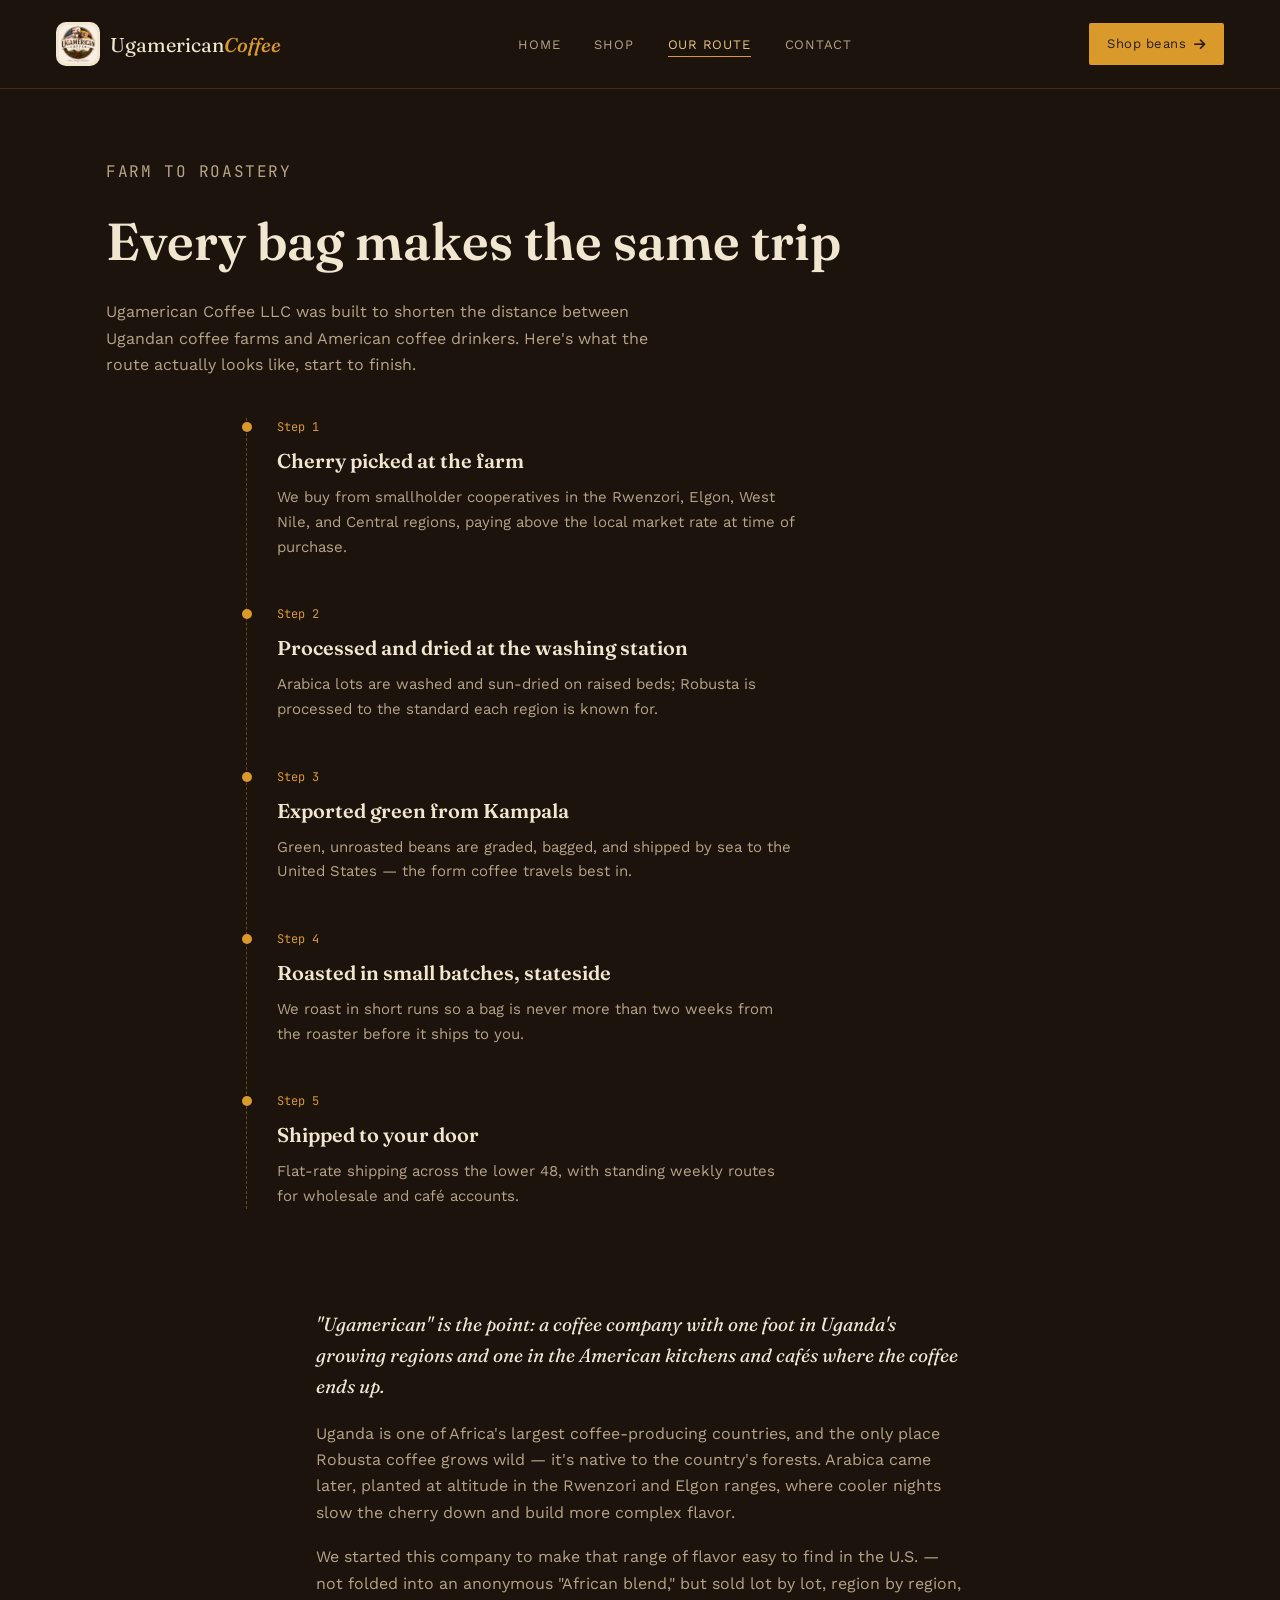
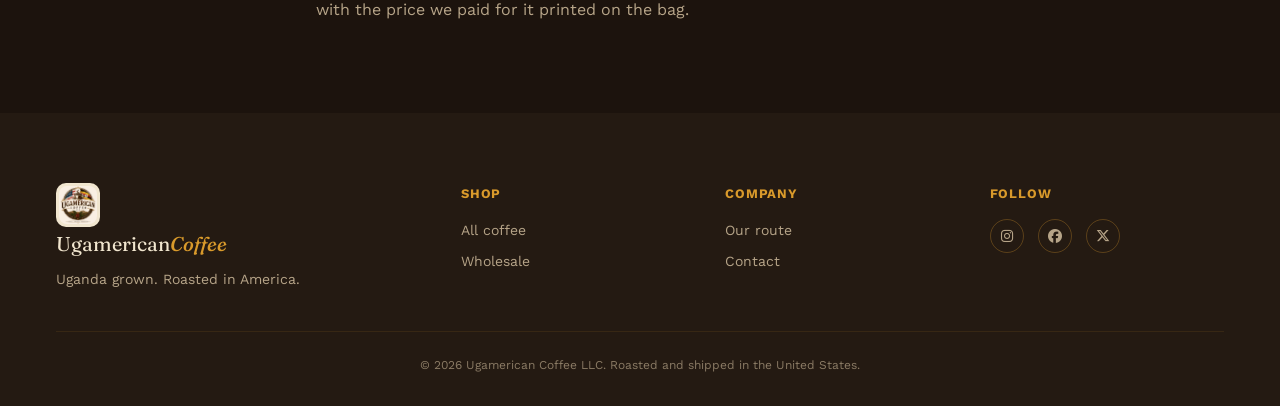
==== about.html @ b3eee84a "Add files via upload" ====
<!DOCTYPE HTML>
<html lang="en">
<head>
<meta charset="utf-8">
<meta name="viewport" content="width=device-width, initial-scale=1.0">
<title>Our Route — Ugamerican Coffee Co.</title>

<link rel="preconnect" href="https://fonts.googleapis.com">
<link rel="preconnect" href="https://fonts.gstatic.com" crossorigin>
<link href="https://fonts.googleapis.com/css2?family=Fraunces:ital,opsz,wght@0,9..144,400;0,9..144,600;1,9..144,500&family=Work+Sans:wght@300;400;500;600&family=JetBrains+Mono:wght@400;500&display=swap" rel="stylesheet">
<link rel="stylesheet" href="https://cdnjs.cloudflare.com/ajax/libs/font-awesome/6.7.2/css/all.min.css">
<link rel="icon" href="logo.jpeg">
<link rel="stylesheet" href="style.css">
</head>
<body>

<header>
    <nav class="navbar">
        <a href="index.html" class="brand">
            <span class="logo-chip">
                <img src="logo.jpeg" alt="Ugamerican Coffee LLC — rooted in Uganda, inspired by America">
            </span>
            <span class="brand-text">Ugamerican<em>Coffee</em></span>
        </a>
        <ul id="nav-links">
            <li><a href="index.html">Home</a></li>
            <li><a href="shop.html">Shop</a></li>
            <li><a href="about.html" class="active">Our Route</a></li>
            <li><a href="contact.html">Contact</a></li>
        </ul>
        <button class="hamburger" id="hamburger" aria-label="Toggle menu" aria-expanded="false" aria-controls="nav-links"><span></span><span></span><span></span></button>
        <a href="shop.html" class="nav-cta">Shop beans <i class="fa-solid fa-arrow-right"></i></a>
    </nav>
</header>

<section class="page-hero">
    <p class="eyebrow">Farm to roastery</p>
    <h1>Every bag makes the same trip</h1>
    <p>Ugamerican Coffee LLC was built to shorten the distance between
    Ugandan coffee farms and American coffee drinkers. Here's what the
    route actually looks like, start to finish.</p>
</section>

<div class="route-line">
    <div class="timeline">
        <div class="timeline-step">
            <span class="coord">Step 1</span>
            <h3>Cherry picked at the farm</h3>
            <p>We buy from smallholder cooperatives in the Rwenzori, Elgon,
            West Nile, and Central regions, paying above the local market
            rate at time of purchase.</p>
        </div>
        <div class="timeline-step">
            <span class="coord">Step 2</span>
            <h3>Processed and dried at the washing station</h3>
            <p>Arabica lots are washed and sun-dried on raised beds; Robusta
            is processed to the standard each region is known for.</p>
        </div>
        <div class="timeline-step">
            <span class="coord">Step 3</span>
            <h3>Exported green from Kampala</h3>
            <p>Green, unroasted beans are graded, bagged, and shipped by sea
            to the United States — the form coffee travels best in.</p>
        </div>
        <div class="timeline-step">
            <span class="coord">Step 4</span>
            <h3>Roasted in small batches, stateside</h3>
            <p>We roast in short runs so a bag is never more than two weeks
            from the roaster before it ships to you.</p>
        </div>
        <div class="timeline-step">
            <span class="coord">Step 5</span>
            <h3>Shipped to your door</h3>
            <p>Flat-rate shipping across the lower 48, with standing weekly
            routes for wholesale and café accounts.</p>
        </div>
    </div>
</div>

<div class="about-block">
    <p>"Ugamerican" is the point: a coffee company with one foot in Uganda's
    growing regions and one in the American kitchens and cafés where the
    coffee ends up.</p>
    <p>Uganda is one of Africa's largest coffee-producing countries, and the
    only place Robusta coffee grows wild — it's native to the country's
    forests. Arabica came later, planted at altitude in the Rwenzori and
    Elgon ranges, where cooler nights slow the cherry down and build more
    complex flavor.</p>
    <p>We started this company to make that range of flavor easy to find in
    the U.S. — not folded into an anonymous "African blend," but sold lot
    by lot, region by region, with the price we paid for it printed on
    the bag.</p>
</div>

<footer>
    <div class="foot-grid">
        <div>
            <span class="logo-chip"><img src="logo.jpeg" alt="Ugamerican Coffee LLC logo"></span>
            <span class="brand-text">Ugamerican<em>Coffee</em></span>
            <p>Uganda grown. Roasted in America.</p>
        </div>
        <div>
            <h4>Shop</h4>
            <a href="shop.html">All coffee</a>
            <a href="contact.html">Wholesale</a>
        </div>
        <div>
            <h4>Company</h4>
            <a href="about.html">Our route</a>
            <a href="contact.html">Contact</a>
        </div>
        <div>
            <h4>Follow</h4>
            <div class="socials">
                <a href="#" aria-label="Instagram"><i class="fab fa-instagram"></i></a>
                <a href="#" aria-label="Facebook"><i class="fab fa-facebook"></i></a>
                <a href="#" aria-label="X"><i class="fab fa-x-twitter"></i></a>
            </div>
        </div>
    </div>
    <p class="copy">© 2026 Ugamerican Coffee LLC. Roasted and shipped in the United States.</p>
</footer>

<script src="script.js"></script>
</body>
</html>
---- style.css ----
/* ===== Tokens ===== */
:root {
    --roast: #1c130d;
    --roast-2: #241a12;
    --panel: #f1e6cf;
    --ink: #2a1c12;
    --ochre: #d99a2b;
    --ochre-soft: #e9c47f;
    --clay: #b6461f;
    --leaf: #435c3f;
    --cream: #efe6d3;
    --dim: #b6a488;

    --font-display: 'Fraunces', serif;
    --font-body: 'Work Sans', sans-serif;
    --font-mono: 'JetBrains Mono', monospace;
}

* { box-sizing: border-box; margin: 0; padding: 0; }
html { scroll-behavior: smooth; }

body {
    background: var(--roast);
    color: var(--cream);
    font-family: var(--font-body);
    line-height: 1.65;
}

h1, h2, h3 { font-family: var(--font-display); font-weight: 600; color: var(--panel); }
a { color: inherit; text-decoration: none; }
img { max-width: 100%; display: block; }

/* ===== Navbar ===== */
.navbar {
    display: flex;
    align-items: center;
    justify-content: space-between;
    padding: 22px 56px;
    border-bottom: 1px solid rgba(217,154,43,0.2);
}

.brand { display: flex; align-items: center; gap: 10px; color: var(--ochre); }
.logo-chip {
    background: var(--panel);
    border-radius: 10px;
    padding: 3px;
    display: flex;
    align-items: center;
    overflow: hidden;
    width: 44px;
    height: 44px;
}
.logo-chip img { height: 100%; width: 100%; object-fit: cover; object-position: center; display: block; border-radius: 8px; }
.brand-text { font-family: var(--font-display); font-size: 20px; color: var(--panel); }
.brand-text em { font-style: italic; color: var(--ochre); font-weight: 500; }

/* ===== Packaging showcase ===== */
.packaging {
    display: grid;
    grid-template-columns: 0.8fr 1.2fr;
    gap: 50px;
    align-items: center;
    max-width: 1180px;
    margin: 0 auto;
    padding: 90px 56px;
}

.packaging-image {
    background: var(--roast-2);
    border: 1px solid rgba(217,154,43,0.2);
    border-radius: 6px;
    padding: 24px;
    display: flex;
    justify-content: center;
}

.packaging-image img { max-height: 480px; width: auto; border-radius: 4px; }

.packaging-copy h2 { font-size: 30px; margin-bottom: 16px; }
.packaging-copy p { color: var(--dim); font-size: 16px; margin-bottom: 16px; max-width: 460px; }
.packaging-copy ul { list-style: none; margin-top: 22px; }
.packaging-copy li { display: flex; gap: 10px; align-items: flex-start; color: var(--dim); font-size: 14px; margin-bottom: 12px; }
.packaging-copy li i { color: var(--ochre); margin-top: 3px; }

@media (max-width: 900px) {
    .packaging { grid-template-columns: 1fr; padding: 60px 24px; }
}

.navbar ul { display: flex; gap: 34px; list-style: none; }
.navbar ul a {
    font-size: 13px;
    letter-spacing: 0.06em;
    text-transform: uppercase;
    color: var(--dim);
    padding-bottom: 4px;
    border-bottom: 1px solid transparent;
    transition: color 0.2s, border-color 0.2s;
}
.navbar ul a:hover, .navbar ul a.active { color: var(--ochre-soft); border-color: var(--ochre); }

.nav-cta {
    font-size: 13px;
    letter-spacing: 0.04em;
    color: var(--ink);
    background: var(--ochre);
    padding: 10px 18px;
    border-radius: 2px;
    display: inline-flex;
    align-items: center;
    gap: 8px;
    transition: background 0.2s, transform 0.2s;
}
.nav-cta:hover { background: var(--ochre-soft); transform: translateY(-1px); }

.hamburger {
    display: none;
    flex-direction: column;
    justify-content: center;
    gap: 5px;
    width: 38px;
    height: 38px;
    background: none;
    border: 1px solid rgba(217,154,43,0.35);
    border-radius: 4px;
    cursor: pointer;
    padding: 0;
}
.hamburger span {
    display: block;
    width: 18px;
    height: 2px;
    margin: 0 auto;
    background: var(--ochre-soft);
    transition: transform 0.25s ease, opacity 0.2s ease;
}
.hamburger[aria-expanded="true"] span:nth-child(1) { transform: translateY(7px) rotate(45deg); }
.hamburger[aria-expanded="true"] span:nth-child(2) { opacity: 0; }
.hamburger[aria-expanded="true"] span:nth-child(3) { transform: translateY(-7px) rotate(-45deg); }

/* ===== Hero ===== */
.hero {
    display: grid;
    grid-template-columns: 1.1fr 1fr;
    align-items: center;
    gap: 40px;
    padding: 80px 56px 100px;
    max-width: 1280px;
    margin: 0 auto;
}

.eyebrow {
    font-family: var(--font-mono);
    font-size: 12px;
    letter-spacing: 0.1em;
    text-transform: uppercase;
    color: var(--ochre);
    margin-bottom: 20px;
}

.hero h1 {
    font-size: clamp(46px, 6vw, 72px);
    line-height: 1.02;
    margin-bottom: 22px;
}

.hero .lede { color: var(--dim); font-size: 17px; max-width: 440px; margin-bottom: 34px; }

.hero-actions { display: flex; gap: 16px; flex-wrap: wrap; }

.btn-solid, .btn-line {
    padding: 14px 28px;
    font-size: 13px;
    letter-spacing: 0.05em;
    text-transform: uppercase;
    border-radius: 2px;
    transition: transform 0.2s, background 0.2s;
}

.btn-solid { background: var(--clay); color: var(--panel); }
.btn-solid:hover { background: #cc521f; transform: translateY(-2px); }

.btn-line { border: 1px solid var(--ochre); color: var(--ochre-soft); }
.btn-line:hover { background: rgba(217,154,43,0.1); transform: translateY(-2px); }

.hero-route {
    background: var(--roast-2);
    border: 1px solid rgba(217,154,43,0.2);
    border-radius: 4px;
    aspect-ratio: 520 / 420;
}

#route-path { animation: dash 3.5s linear infinite; }
@keyframes dash { to { stroke-dashoffset: -140; } }

/* ===== Origins ===== */
.origins { padding: 100px 56px; background: var(--roast-2); }

.origins-head { max-width: 640px; margin: 0 auto 50px; text-align: center; }
.origins-head h2 { font-size: 32px; margin-bottom: 16px; }
.origins-head p { color: var(--dim); font-size: 16px; }

.origin-grid {
    display: grid;
    grid-template-columns: repeat(4, 1fr);
    gap: 20px;
    max-width: 1180px;
    margin: 0 auto;
}

.origin-card {
    background: var(--roast);
    border: 1px solid rgba(217,154,43,0.18);
    border-radius: 4px;
    padding: 30px 24px;
}

.tag {
    display: inline-block;
    font-family: var(--font-mono);
    font-size: 11px;
    letter-spacing: 0.06em;
    text-transform: uppercase;
    color: var(--leaf);
    background: rgba(67,92,63,0.25);
    padding: 4px 10px;
    border-radius: 20px;
    margin-bottom: 14px;
}

.origin-card h3 { font-size: 19px; margin-bottom: 10px; }
.origin-card p { color: var(--dim); font-size: 14px; }

/* ===== Featured products ===== */
.featured { padding: 100px 56px; max-width: 1180px; margin: 0 auto; }

.featured-head {
    display: flex;
    align-items: baseline;
    justify-content: space-between;
    margin-bottom: 40px;
}

.featured-head h2 { font-size: 30px; }

.see-all { font-size: 13px; color: var(--ochre-soft); display: inline-flex; gap: 8px; align-items: center; }

.product-row { display: grid; grid-template-columns: repeat(3, 1fr); gap: 24px; }

.product-card {
    background: var(--roast-2);
    border: 1px solid rgba(217,154,43,0.18);
    border-radius: 4px;
    padding: 26px;
    transition: transform 0.25s, border-color 0.25s;
}

.product-card:hover { transform: translateY(-5px); border-color: var(--ochre); }

.bag {
    width: 52px;
    height: 52px;
    border-radius: 50%;
    display: flex;
    align-items: center;
    justify-content: center;
    font-size: 18px;
    color: var(--ink);
    margin-bottom: 18px;
}

.bag[data-tone="clay"] { background: var(--clay); }
.bag[data-tone="ochre"] { background: var(--ochre); }
.bag[data-tone="leaf"] { background: var(--leaf); color: var(--panel); }

.product-card h3 { font-size: 20px; margin: 10px 0 6px; }
.product-card .notes { color: var(--dim); font-size: 14px; margin-bottom: 20px; }

.price-row { display: flex; align-items: center; justify-content: space-between; font-family: var(--font-mono); font-size: 14px; }

.add {
    border: 1px solid var(--ochre);
    color: var(--ochre-soft);
    padding: 6px 14px;
    border-radius: 20px;
    font-family: var(--font-body);
    font-size: 12px;
    text-transform: uppercase;
    letter-spacing: 0.05em;
    transition: background 0.2s;
}
.add:hover { background: rgba(217,154,43,0.15); }

/* ===== Why ===== */
.why {
    display: grid;
    grid-template-columns: repeat(3, 1fr);
    gap: 1px;
    background: rgba(217,154,43,0.18);
    border-top: 1px solid rgba(217,154,43,0.18);
    border-bottom: 1px solid rgba(217,154,43,0.18);
}

.why-item { background: var(--roast); padding: 50px 44px; }

.why-item .num {
    display: block;
    font-family: var(--font-display);
    font-style: italic;
    font-size: 22px;
    color: var(--ochre);
    margin-bottom: 14px;
}

.why-item p { color: var(--dim); font-size: 15px; }

/* ===== Newsletter ===== */
.newsletter {
    display: flex;
    align-items: center;
    justify-content: space-between;
    gap: 30px;
    flex-wrap: wrap;
    padding: 80px 56px;
    max-width: 1180px;
    margin: 0 auto;
}

.newsletter h2 { font-size: 28px; margin-bottom: 8px; }
.newsletter p { color: var(--dim); }

.newsletter form { display: flex; gap: 10px; }

.newsletter input {
    background: var(--roast-2);
    border: 1px solid rgba(217,154,43,0.3);
    color: var(--cream);
    padding: 13px 16px;
    border-radius: 2px;
    font-family: var(--font-body);
    min-width: 260px;
}

.newsletter button {
    background: var(--ochre);
    color: var(--ink);
    border: none;
    padding: 13px 22px;
    border-radius: 2px;
    font-size: 13px;
    text-transform: uppercase;
    letter-spacing: 0.05em;
    cursor: pointer;
    transition: background 0.2s;
}
.newsletter button:hover { background: var(--ochre-soft); }

/* ===== Footer ===== */
footer { background: var(--roast-2); padding: 70px 56px 30px; }

.foot-grid {
    display: grid;
    grid-template-columns: 1.6fr 1fr 1fr 1fr;
    gap: 30px;
    max-width: 1180px;
    margin: 0 auto 40px;
}

.foot-grid p { color: var(--dim); font-size: 14px; margin-top: 8px; }
.foot-grid h4 { font-family: var(--font-body); font-size: 13px; text-transform: uppercase; letter-spacing: 0.06em; color: var(--ochre); margin-bottom: 14px; }
.foot-grid a { display: block; color: var(--dim); font-size: 14px; margin-bottom: 8px; }
.foot-grid a:hover { color: var(--ochre-soft); }

.socials { display: flex; gap: 14px; }
.socials a {
    width: 34px; height: 34px;
    border: 1px solid rgba(217,154,43,0.3);
    border-radius: 50%;
    display: flex; align-items: center; justify-content: center;
}

.copy { text-align: center; color: var(--dim); font-size: 12px; opacity: 0.7; max-width: 1180px; margin: 0 auto; border-top: 1px solid rgba(217,154,43,0.15); padding-top: 24px; }

/* ===== Shared page header (shop/about/contact) ===== */
.page-hero { padding: 70px 56px 40px; max-width: 1180px; margin: 0 auto; }
.page-hero .eyebrow { margin-bottom: 14px; }
.page-hero h1 { font-size: clamp(36px, 5vw, 52px); margin-bottom: 14px; }
.page-hero p { color: var(--dim); max-width: 560px; font-size: 16px; }

/* ===== Shop grid ===== */
.shop-grid {
    display: grid;
    grid-template-columns: repeat(3, 1fr);
    gap: 24px;
    max-width: 1180px;
    margin: 20px auto 100px;
    padding: 0 56px;
}

.shop-filters {
    display: flex;
    gap: 12px;
    padding: 0 56px;
    max-width: 1180px;
    margin: 0 auto 30px;
}

.shop-filters button {
    background: none;
    border: 1px solid rgba(217,154,43,0.3);
    color: var(--dim);
    padding: 8px 18px;
    border-radius: 20px;
    font-family: var(--font-body);
    font-size: 13px;
    cursor: pointer;
    transition: background 0.2s, color 0.2s;
}
.shop-filters button.active, .shop-filters button:hover { background: var(--ochre); color: var(--ink); border-color: var(--ochre); }

/* ===== About page ===== */
.route-line {
    max-width: 900px;
    margin: 0 auto 100px;
    padding: 0 56px;
}

.timeline { position: relative; padding-left: 30px; border-left: 1px dashed rgba(217,154,43,0.4); }

.timeline-step { position: relative; padding-bottom: 46px; }
.timeline-step:last-child { padding-bottom: 0; }

.timeline-step::before {
    content: '';
    position: absolute;
    left: -35px;
    top: 4px;
    width: 10px; height: 10px;
    border-radius: 50%;
    background: var(--ochre);
}

.timeline-step .coord { font-family: var(--font-mono); font-size: 12px; color: var(--ochre); margin-bottom: 6px; display: block; }
.timeline-step h3 { font-size: 20px; margin-bottom: 8px; }
.timeline-step p { color: var(--dim); font-size: 15px; max-width: 520px; }

.about-block { max-width: 760px; margin: 0 auto 90px; padding: 0 56px; }
.about-block p { color: var(--dim); font-size: 16px; margin-bottom: 18px; }
.about-block p:first-of-type { color: var(--cream); font-size: 19px; font-family: var(--font-display); font-style: italic; }

/* ===== Contact page ===== */
.contact-wrap {
    display: grid;
    grid-template-columns: 1fr 1fr;
    gap: 50px;
    max-width: 1000px;
    margin: 0 auto 100px;
    padding: 0 56px;
}

.contact-form { display: flex; flex-direction: column; gap: 16px; }

.contact-form label { font-size: 13px; text-transform: uppercase; letter-spacing: 0.05em; color: var(--ochre); margin-bottom: 6px; display: block; }

.contact-form input, .contact-form select, .contact-form textarea {
    width: 100%;
    background: var(--roast-2);
    border: 1px solid rgba(217,154,43,0.3);
    color: var(--cream);
    padding: 12px 14px;
    border-radius: 2px;
    font-family: var(--font-body);
    font-size: 14px;
}

.contact-form textarea { min-height: 120px; resize: vertical; }

.contact-form button {
    align-self: flex-start;
    background: var(--clay);
    color: var(--panel);
    border: none;
    padding: 14px 30px;
    border-radius: 2px;
    text-transform: uppercase;
    letter-spacing: 0.05em;
    font-size: 13px;
    cursor: pointer;
    transition: background 0.2s;
}
.contact-form button:hover { background: #cc521f; }

.contact-info h3 { font-size: 20px; margin-bottom: 14px; }
.contact-info p { color: var(--dim); font-size: 15px; margin-bottom: 22px; }
.contact-info .row { display: flex; gap: 12px; align-items: flex-start; margin-bottom: 18px; color: var(--dim); font-size: 14px; }
.contact-info .row i { color: var(--ochre); width: 18px; margin-top: 3px; }

/* ===== Responsive ===== */
.navbar { position: relative; }

@media (max-width: 900px) {
    .navbar { padding: 18px 24px; flex-wrap: wrap; }
    .navbar ul {
        display: none;
        flex-direction: column;
        gap: 0;
        position: absolute;
        top: 100%;
        left: 0;
        right: 0;
        background: var(--roast-2);
        border-bottom: 1px solid rgba(217,154,43,0.25);
        padding: 8px 24px 16px;
        z-index: 20;
    }
    .navbar ul.open { display: flex; }
    .navbar ul li { width: 100%; }
    .navbar ul a { display: block; padding: 14px 0; border-bottom: 1px solid rgba(217,154,43,0.1); border-bottom-width: 1px !important; }
    .navbar ul a.active, .navbar ul a:hover { border-color: rgba(217,154,43,0.1); }
    .hamburger { display: flex; }
    .nav-cta { display: none; }
    .hero { grid-template-columns: 1fr; padding: 50px 24px 70px; }
    .origins, .featured, .newsletter, .why-item, footer { padding-left: 24px; padding-right: 24px; }
    .origin-grid, .product-row, .shop-grid, .why { grid-template-columns: 1fr; }
    .foot-grid { grid-template-columns: 1fr 1fr; }
    .contact-wrap { grid-template-columns: 1fr; padding: 0 24px; }
    .shop-grid, .shop-filters { padding: 0 24px; }
    .newsletter { padding: 60px 24px; }
}

@media (prefers-reduced-motion: reduce) {
    #route-path { animation: none; }
    * { transition: none !important; }
}
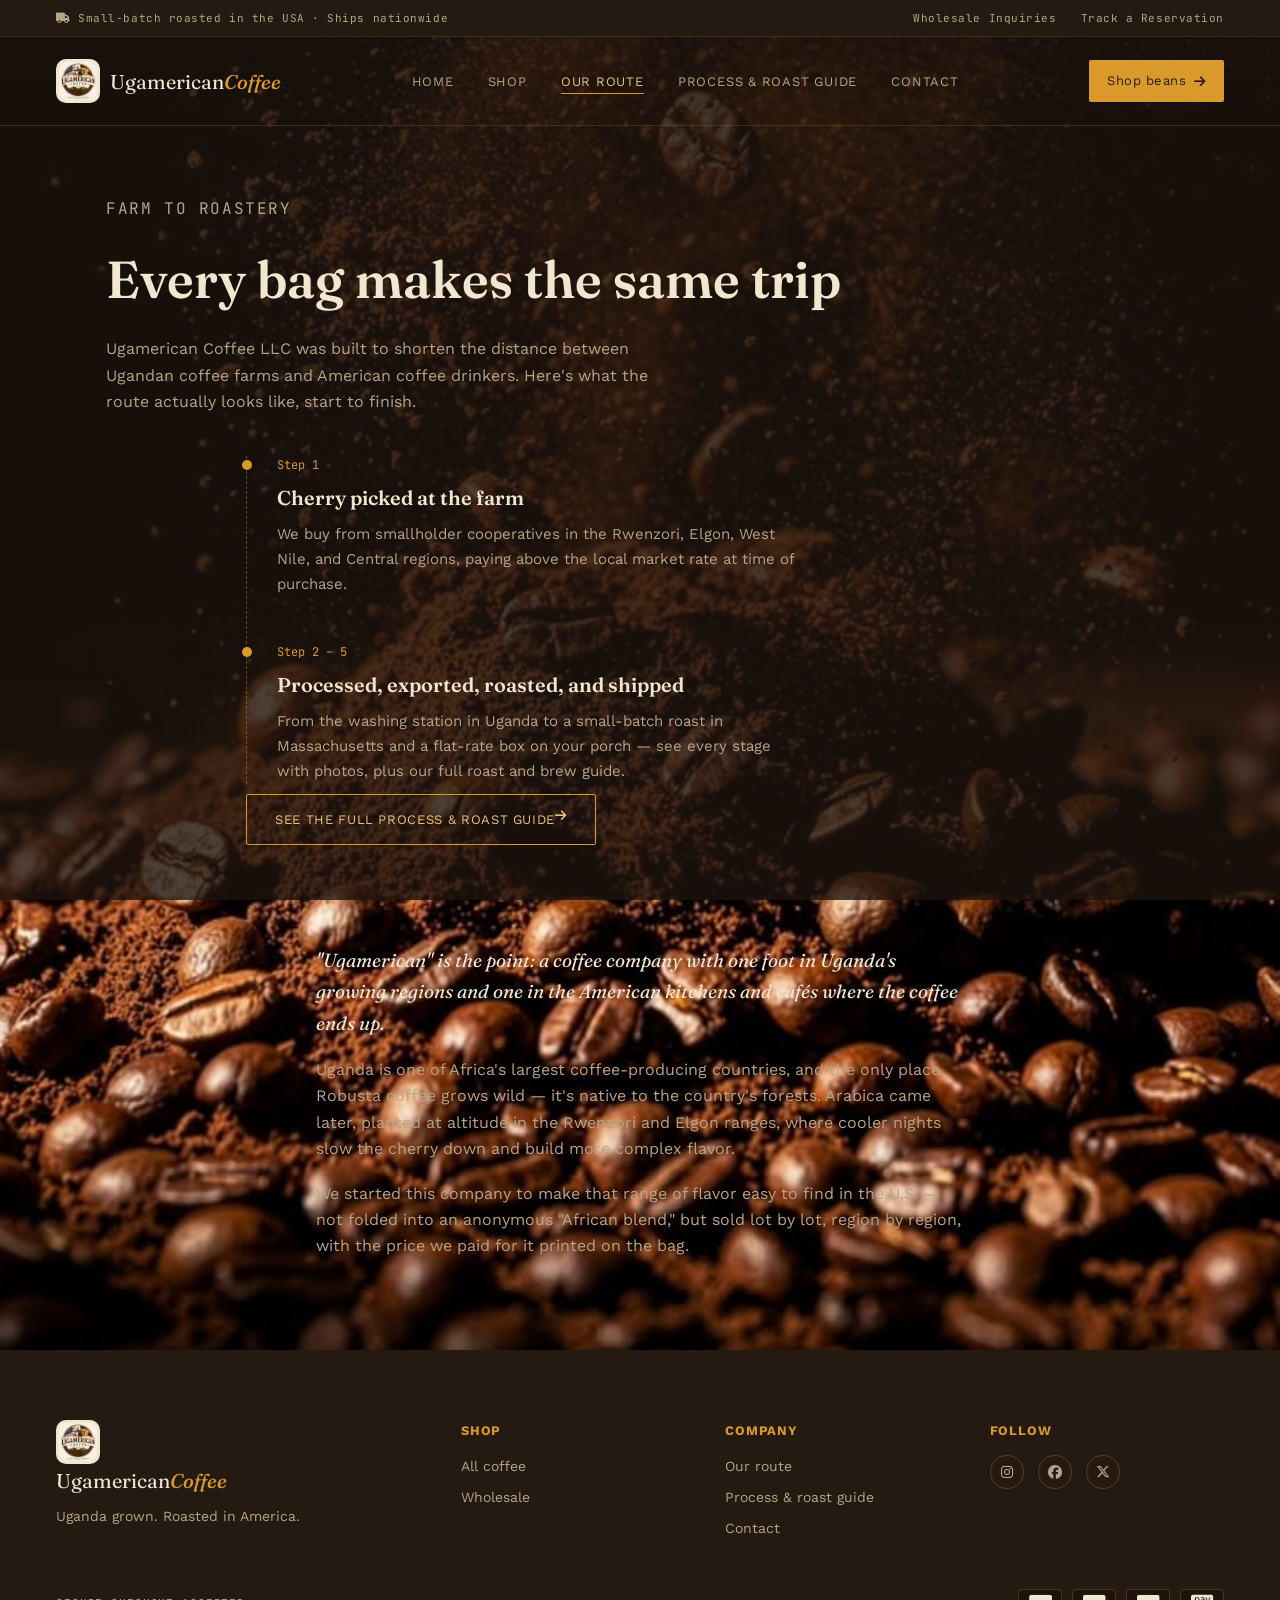
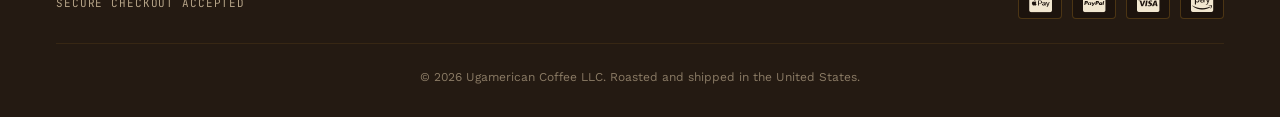
==== commit 8c93a33a: "Add files via upload" ====
--- a/about.html
+++ b/about.html
@@ -9,16 +9,23 @@
 <link rel="preconnect" href="https://fonts.gstatic.com" crossorigin>
 <link href="https://fonts.googleapis.com/css2?family=Fraunces:ital,opsz,wght@0,9..144,400;0,9..144,600;1,9..144,500&family=Work+Sans:wght@300;400;500;600&family=JetBrains+Mono:wght@400;500&display=swap" rel="stylesheet">
 <link rel="stylesheet" href="https://cdnjs.cloudflare.com/ajax/libs/font-awesome/6.7.2/css/all.min.css">
-<link rel="icon" href="logo.jpeg">
+<link rel="icon" href="Image/logo.jpeg">
 <link rel="stylesheet" href="style.css">
 </head>
 <body>
 
 <header>
+    <div class="topbar">
+        <span><i class="fa-solid fa-truck"></i> Small-batch roasted in the USA · Ships nationwide</span>
+        <div class="topbar-links">
+            <a href="contact.html">Wholesale Inquiries</a>
+            <a href="index.html#notify">Track a Reservation</a>
+        </div>
+    </div>
     <nav class="navbar">
         <a href="index.html" class="brand">
             <span class="logo-chip">
-                <img src="logo.jpeg" alt="Ugamerican Coffee LLC — rooted in Uganda, inspired by America">
+                <img src="Image/logo.jpeg" alt="Ugamerican Coffee LLC — rooted in Uganda, inspired by America">
             </span>
             <span class="brand-text">Ugamerican<em>Coffee</em></span>
         </a>
@@ -26,6 +33,7 @@
             <li><a href="index.html">Home</a></li>
             <li><a href="shop.html">Shop</a></li>
             <li><a href="about.html" class="active">Our Route</a></li>
+            <li><a href="process.html">Process &amp; Roast Guide</a></li>
             <li><a href="contact.html">Contact</a></li>
         </ul>
         <button class="hamburger" id="hamburger" aria-label="Toggle menu" aria-expanded="false" aria-controls="nav-links"><span></span><span></span><span></span></button>
@@ -51,30 +59,14 @@
             rate at time of purchase.</p>
         </div>
         <div class="timeline-step">
-            <span class="coord">Step 2</span>
-            <h3>Processed and dried at the washing station</h3>
-            <p>Arabica lots are washed and sun-dried on raised beds; Robusta
-            is processed to the standard each region is known for.</p>
-        </div>
-        <div class="timeline-step">
-            <span class="coord">Step 3</span>
-            <h3>Exported green from Kampala</h3>
-            <p>Green, unroasted beans are graded, bagged, and shipped by sea
-            to the United States — the form coffee travels best in.</p>
-        </div>
-        <div class="timeline-step">
-            <span class="coord">Step 4</span>
-            <h3>Roasted in small batches, stateside</h3>
-            <p>We roast in short runs so a bag is never more than two weeks
-            from the roaster before it ships to you.</p>
-        </div>
-        <div class="timeline-step">
-            <span class="coord">Step 5</span>
-            <h3>Shipped to your door</h3>
-            <p>Flat-rate shipping across the lower 48, with standing weekly
-            routes for wholesale and café accounts.</p>
+            <span class="coord">Step 2 – 5</span>
+            <h3>Processed, exported, roasted, and shipped</h3>
+            <p>From the washing station in Uganda to a small-batch roast in
+            Massachusetts and a flat-rate box on your porch — see every
+            stage with photos, plus our full roast and brew guide.</p>
         </div>
     </div>
+    <a href="process.html" class="btn-line" style="display:inline-flex;margin-top:10px;">See the full process &amp; roast guide <i class="fa-solid fa-arrow-right"></i></a>
 </div>
 
 <div class="about-block">
@@ -95,7 +87,7 @@
 <footer>
     <div class="foot-grid">
         <div>
-            <span class="logo-chip"><img src="logo.jpeg" alt="Ugamerican Coffee LLC logo"></span>
+            <span class="logo-chip"><img src="Image/logo.jpeg" alt="Ugamerican Coffee LLC logo"></span>
             <span class="brand-text">Ugamerican<em>Coffee</em></span>
             <p>Uganda grown. Roasted in America.</p>
         </div>
@@ -107,6 +99,7 @@
         <div>
             <h4>Company</h4>
             <a href="about.html">Our route</a>
+            <a href="process.html">Process &amp; roast guide</a>
             <a href="contact.html">Contact</a>
         </div>
         <div>
@@ -118,6 +111,15 @@
             </div>
         </div>
     </div>
+    <div class="payments">
+        <span class="payments-label">Secure checkout accepted</span>
+        <div class="payment-icons">
+            <i class="fa-brands fa-cc-apple-pay" title="Apple Pay" aria-label="Apple Pay"></i>
+            <i class="fa-brands fa-cc-paypal" title="PayPal" aria-label="PayPal"></i>
+            <i class="fa-brands fa-cc-visa" title="Visa" aria-label="Visa"></i>
+            <i class="fa-brands fa-cc-amazon-pay" title="Amazon Pay" aria-label="Amazon Pay"></i>
+        </div>
+    </div>
     <p class="copy">© 2026 Ugamerican Coffee LLC. Roasted and shipped in the United States.</p>
 </footer>
 
--- a/style.css
+++ b/style.css
@@ -20,10 +20,21 @@
 html { scroll-behavior: smooth; }
 
 body {
-    background: var(--roast);
+    background-color: var(--roast);
+    background-image:
+        linear-gradient(180deg, rgba(28,19,13,0.82), rgba(28,19,13,0.78)),
+        url("Image/BACKGROUND.jpeg");
+    background-size: cover;
+    background-position: center;
+    background-repeat: no-repeat;
+    background-attachment: fixed;
     color: var(--cream);
     font-family: var(--font-body);
     line-height: 1.65;
+}
+
+@media (max-width: 900px) {
+    body { background-attachment: scroll; }
 }
 
 h1, h2, h3 { font-family: var(--font-display); font-weight: 600; color: var(--panel); }
@@ -497,7 +508,8 @@
 /* ===== Responsive ===== */
 .navbar { position: relative; }
 
-@media (max-width: 900px) {
+/* Nav collapses to the hamburger on tablets, laptops, and phones alike */
+@media (max-width: 1080px) {
     .navbar { padding: 18px 24px; flex-wrap: wrap; }
     .navbar ul {
         display: none;
@@ -518,6 +530,9 @@
     .navbar ul a.active, .navbar ul a:hover { border-color: rgba(217,154,43,0.1); }
     .hamburger { display: flex; }
     .nav-cta { display: none; }
+}
+
+@media (max-width: 900px) {
     .hero { grid-template-columns: 1fr; padding: 50px 24px 70px; }
     .origins, .featured, .newsletter, .why-item, footer { padding-left: 24px; padding-right: 24px; }
     .origin-grid, .product-row, .shop-grid, .why { grid-template-columns: 1fr; }
@@ -527,7 +542,384 @@
     .newsletter { padding: 60px 24px; }
 }
 
+/* ===== Locations (maps) ===== */
+.locations { padding: 100px 56px; max-width: 1180px; margin: 0 auto; }
+
+.locations-head { max-width: 640px; margin: 0 auto 50px; text-align: center; }
+.locations-head h2 { font-size: 32px; margin-bottom: 16px; }
+.locations-head p { color: var(--dim); font-size: 16px; }
+
+.locations-grid {
+    display: grid;
+    grid-template-columns: repeat(2, 1fr);
+    gap: 24px;
+    max-width: 1180px;
+    margin: 0 auto;
+}
+
+.location-card {
+    background: var(--roast-2);
+    border: 1px solid rgba(217,154,43,0.18);
+    border-radius: 4px;
+    padding: 26px;
+}
+
+.location-card h3 { font-size: 20px; margin: 10px 0 6px; }
+.location-card .addr { font-family: var(--font-mono); font-size: 13px; color: var(--dim); margin-bottom: 18px; }
+
+.map-frame {
+    border-radius: 4px;
+    overflow: hidden;
+    border: 1px solid rgba(217,154,43,0.25);
+    aspect-ratio: 4 / 3;
+}
+.map-frame iframe {
+    width: 100%;
+    height: 100%;
+    border: 0;
+    /* re-tints the light Google Maps embed to sit inside the dark roast palette */
+    filter: invert(92%) hue-rotate(180deg) brightness(0.95) contrast(0.9);
+}
+
+/* ===== Gallery (shop page) ===== */
+.gallery {
+    position: relative;
+    padding: 100px 56px;
+}
+
+.gallery-head, .gallery-grid { max-width: 1180px; margin-left: auto; margin-right: auto; }
+.gallery-head { margin-bottom: 40px; }
+.gallery-head h2 { font-size: 30px; }
+
+.gallery-grid {
+    display: grid;
+    grid-template-columns: repeat(3, 1fr);
+    gap: 16px;
+}
+
+.gallery-item {
+    background: var(--roast-2);
+    border: 1px solid rgba(217,154,43,0.18);
+    border-radius: 4px;
+    overflow: hidden;
+    aspect-ratio: 1 / 1;
+}
+.gallery-item img {
+    width: 100%;
+    height: 100%;
+    object-fit: cover;
+    filter: brightness(0.78) contrast(1.03);
+    transition: transform 0.3s ease, filter 0.3s ease;
+}
+.gallery-item:hover img { transform: scale(1.05); filter: brightness(0.92) contrast(1.03); }
+
+/* ===== Payment methods (footer) ===== */
+.payments {
+    display: flex;
+    align-items: center;
+    justify-content: space-between;
+    flex-wrap: wrap;
+    gap: 16px;
+    max-width: 1180px;
+    margin: 0 auto 24px;
+}
+
+.payments-label {
+    font-family: var(--font-mono);
+    font-size: 11px;
+    letter-spacing: 0.08em;
+    text-transform: uppercase;
+    color: var(--dim);
+}
+
+.payment-icons { display: flex; gap: 10px; }
+.payment-icons i {
+    width: 44px;
+    height: 30px;
+    display: flex;
+    align-items: center;
+    justify-content: center;
+    font-size: 20px;
+    color: var(--panel);
+    background: var(--roast);
+    border: 1px solid rgba(217,154,43,0.25);
+    border-radius: 4px;
+    transition: color 0.2s, border-color 0.2s;
+}
+.payment-icons i:hover { color: var(--ochre); border-color: var(--ochre); }
+
+@media (max-width: 900px) {
+    .locations { padding: 60px 24px; }
+    .locations-grid { grid-template-columns: 1fr; }
+    .gallery { padding: 60px 24px; }
+    .gallery-grid { grid-template-columns: repeat(2, 1fr); }
+    .payments { justify-content: flex-start; }
+}
+
+@media (max-width: 480px) {
+    .gallery-grid { grid-template-columns: 1fr; }
+}
+
 @media (prefers-reduced-motion: reduce) {
     #route-path { animation: none; }
     * { transition: none !important; }
 }
+
+/* ===== Top utility bar ===== */
+.topbar {
+    display: flex;
+    align-items: center;
+    justify-content: space-between;
+    padding: 9px 56px;
+    background: var(--roast-2);
+    border-bottom: 1px solid rgba(217,154,43,0.15);
+    font-family: var(--font-mono);
+    font-size: 11px;
+    letter-spacing: 0.05em;
+    color: var(--dim);
+}
+.topbar-links { display: flex; gap: 24px; }
+.topbar-links a { display: flex; align-items: center; gap: 6px; transition: color 0.2s; }
+.topbar-links a:hover { color: var(--ochre-soft); }
+@media (max-width: 700px) {
+    .topbar { padding: 8px 20px; flex-direction: column; gap: 6px; text-align: center; }
+    .topbar-links { gap: 16px; }
+}
+
+/* ===== Journey (process page, with photos) ===== */
+.journey { padding: 90px 56px 100px; max-width: 1180px; margin: 0 auto; }
+.journey-grid {
+    display: grid;
+    grid-template-columns: repeat(auto-fit, minmax(210px, 1fr));
+    gap: 26px;
+}
+.journey-step {
+    background: var(--roast-2);
+    border: 1px solid rgba(217,154,43,0.18);
+    border-radius: 6px;
+    overflow: hidden;
+    position: relative;
+    transition: transform 0.25s, border-color 0.25s;
+}
+.journey-step:hover { transform: translateY(-5px); border-color: var(--ochre); }
+.journey-img { aspect-ratio: 4 / 3; overflow: hidden; }
+.journey-img img { width: 100%; height: 100%; object-fit: cover; filter: brightness(0.82) contrast(1.05); transition: transform 0.35s ease; }
+.journey-step:hover .journey-img img { transform: scale(1.06); }
+.step-no {
+    position: absolute; top: 14px; left: 14px;
+    font-family: var(--font-mono); font-size: 12px;
+    background: rgba(28,19,13,0.78); color: var(--ochre);
+    padding: 4px 10px; border-radius: 20px;
+    border: 1px solid rgba(217,154,43,0.4);
+}
+.journey-step h3 { font-size: 18px; margin: 18px 20px 8px; }
+.journey-step p { color: var(--dim); font-size: 14px; margin: 0 20px 22px; }
+
+.journey-more { text-align: center; margin-top: 44px; }
+.journey-more p { color: var(--dim); font-size: 15px; margin-bottom: 18px; }
+
+/* ===== Roast levels ===== */
+.roast-levels { padding: 100px 56px; background: var(--roast-2); }
+.roast-grid {
+    display: grid;
+    grid-template-columns: repeat(4, 1fr);
+    gap: 20px;
+    max-width: 1180px;
+    margin: 0 auto;
+}
+.roast-card {
+    background: var(--roast);
+    border: 1px solid rgba(217,154,43,0.18);
+    border-radius: 6px;
+    padding: 28px 22px;
+    transition: transform 0.25s, border-color 0.25s;
+}
+.roast-card:hover { transform: translateY(-4px); border-color: var(--ochre); }
+.roast-chip {
+    width: 44px; height: 44px;
+    border-radius: 50%;
+    margin-bottom: 16px;
+    border: 2px solid rgba(239,230,211,0.15);
+    box-shadow: inset 0 -6px 10px rgba(0,0,0,0.25);
+}
+.roast-card[data-roast="light"] .roast-chip { background: #c9a06a; }
+.roast-card[data-roast="medium"] .roast-chip { background: #9c6a34; }
+.roast-card[data-roast="medium-dark"] .roast-chip { background: #6b4423; }
+.roast-card[data-roast="dark"] .roast-chip { background: #3b2415; }
+.roast-card .roast-sub {
+    display: block; font-family: var(--font-mono); font-size: 11px;
+    color: var(--ochre); text-transform: uppercase; letter-spacing: 0.06em;
+    margin-bottom: 6px;
+}
+.roast-card h3 { font-size: 19px; margin-bottom: 12px; }
+.roast-card p { color: var(--dim); font-size: 14px; margin-bottom: 14px; }
+.roast-card ul { list-style: none; }
+.roast-card li { font-size: 13px; color: var(--dim); padding-left: 15px; position: relative; margin-bottom: 7px; }
+.roast-card li::before { content: '\2014'; position: absolute; left: -2px; top: 0; color: var(--ochre); font-size: 11px; }
+
+.roast-spectrum {
+    max-width: 1180px; margin: 46px auto 0;
+}
+.roast-spectrum .bar {
+    height: 8px; border-radius: 4px;
+    background: linear-gradient(90deg, #c9a06a, #9c6a34, #6b4423, #3b2415);
+}
+.roast-spectrum .labels {
+    display: flex; justify-content: space-between;
+    font-family: var(--font-mono); font-size: 11px;
+    text-transform: uppercase; letter-spacing: 0.06em;
+    color: var(--dim); margin-top: 10px;
+}
+
+/* ===== Choose your brew ===== */
+.brew { padding: 100px 56px; max-width: 1180px; margin: 0 auto; }
+.brew-grid {
+    display: grid;
+    grid-template-columns: repeat(4, 1fr);
+    gap: 20px;
+}
+.brew-card {
+    background: var(--roast-2);
+    border: 1px solid rgba(217,154,43,0.18);
+    border-radius: 4px;
+    padding: 32px 22px;
+    text-align: center;
+    transition: transform 0.25s, border-color 0.25s;
+}
+.brew-card:hover { transform: translateY(-4px); border-color: var(--ochre); }
+.brew-card i { font-size: 26px; color: var(--ochre); margin-bottom: 14px; }
+.brew-card h3 { font-size: 17px; margin-bottom: 8px; }
+.brew-card .tag { margin-bottom: 10px; }
+.brew-card p { color: var(--dim); font-size: 13px; }
+
+/* ===== CTA banner ===== */
+.cta-banner {
+    max-width: 1180px; margin: 0 auto 100px;
+    padding: 46px 56px;
+    display: flex; align-items: center; justify-content: space-between;
+    gap: 24px; flex-wrap: wrap;
+    background: var(--roast-2);
+    border: 1px solid rgba(217,154,43,0.2);
+    border-radius: 6px;
+}
+.cta-banner h3 { font-size: 22px; margin-bottom: 6px; }
+.cta-banner p { color: var(--dim); font-size: 14px; }
+
+/* ===== Subscribe & reserve ===== */
+.subscribe { padding: 100px 56px; max-width: 1180px; margin: 0 auto; }
+.subscribe-head { max-width: 640px; margin: 0 auto 50px; text-align: center; }
+.subscribe-head h2 { font-size: 30px; margin-bottom: 14px; }
+.subscribe-head p { color: var(--dim); font-size: 16px; }
+
+.subscribe-grid {
+    display: grid;
+    grid-template-columns: 1fr 1.3fr;
+    gap: 24px;
+}
+.subscribe-card {
+    background: var(--roast-2);
+    border: 1px solid rgba(217,154,43,0.18);
+    border-radius: 6px;
+    padding: 34px;
+}
+.subscribe-card h3 { font-size: 19px; margin-bottom: 10px; display: flex; gap: 10px; align-items: center; }
+.subscribe-card h3 i { color: var(--ochre); }
+.subscribe-card p { color: var(--dim); font-size: 14px; margin-bottom: 22px; }
+
+.inline-form { display: flex; gap: 10px; flex-wrap: wrap; }
+.inline-form input {
+    flex: 1; min-width: 180px;
+    background: var(--roast); border: 1px solid rgba(217,154,43,0.3);
+    color: var(--cream); padding: 12px 14px; border-radius: 2px;
+    font-family: var(--font-body); font-size: 14px;
+}
+.inline-form button {
+    background: var(--ochre); color: var(--ink); border: none;
+    padding: 12px 20px; border-radius: 2px; font-size: 13px;
+    text-transform: uppercase; letter-spacing: 0.05em; cursor: pointer;
+    transition: background 0.2s;
+}
+.inline-form button:hover { background: var(--ochre-soft); }
+.subscribe-note { font-size: 12px; color: var(--dim); opacity: 0.75; margin-top: 12px; }
+
+.reserve-form { display: flex; flex-direction: column; gap: 14px; }
+.reserve-form .form-row { display: grid; grid-template-columns: 1fr 1fr; gap: 14px; }
+.reserve-form label {
+    font-size: 12px; text-transform: uppercase; letter-spacing: 0.05em;
+    color: var(--ochre); margin-bottom: 6px; display: block;
+}
+.reserve-form input, .reserve-form select {
+    width: 100%; background: var(--roast); border: 1px solid rgba(217,154,43,0.3);
+    color: var(--cream); padding: 11px 13px; border-radius: 2px;
+    font-family: var(--font-body); font-size: 14px;
+}
+.reserve-form button {
+    align-self: flex-start;
+    background: var(--clay); color: var(--panel); border: none;
+    padding: 13px 28px; border-radius: 2px; text-transform: uppercase;
+    letter-spacing: 0.05em; font-size: 13px; cursor: pointer;
+    margin-top: 4px; transition: background 0.2s;
+}
+.reserve-form button:hover { background: #cc521f; }
+
+@media (max-width: 900px) {
+    .subscribe-grid { grid-template-columns: 1fr; }
+    .reserve-form .form-row { grid-template-columns: 1fr; }
+    .roast-grid, .brew-grid { grid-template-columns: repeat(2, 1fr); }
+    .journey { padding: 60px 24px 70px; }
+    .roast-levels, .brew, .subscribe { padding: 60px 24px; }
+    .cta-banner { padding: 34px 24px; }
+}
+@media (max-width: 560px) {
+    .roast-grid, .brew-grid { grid-template-columns: 1fr; }
+}
+
+/* ===== Sizes & wholesale (shop page) ===== */
+.sizes { padding: 90px 56px; max-width: 1180px; margin: 0 auto; }
+.sizes-inner {
+    display: grid;
+    grid-template-columns: 1fr 1fr 1fr 1fr 1fr 0.9fr;
+    gap: 16px;
+    align-items: stretch;
+}
+.size-card {
+    background: var(--roast-2);
+    border: 1px solid rgba(217,154,43,0.18);
+    border-radius: 4px;
+    padding: 22px 16px;
+    text-align: center;
+}
+.size-card .weight { font-family: var(--font-display); font-size: 22px; color: var(--panel); margin-bottom: 4px; }
+.size-card .size-name { font-family: var(--font-mono); font-size: 11px; color: var(--ochre); text-transform: uppercase; letter-spacing: 0.05em; margin-bottom: 8px; display: block; }
+.size-card .size-note { color: var(--dim); font-size: 12px; }
+
+.wholesale-box {
+    background: var(--roast);
+    border: 1px solid rgba(217,154,43,0.3);
+    border-radius: 4px;
+    padding: 22px 18px;
+    text-align: center;
+    display: flex; flex-direction: column; align-items: center; justify-content: center;
+}
+.wholesale-box i { font-size: 22px; color: var(--ochre); margin-bottom: 10px; }
+.wholesale-box h4 { font-size: 14px; text-transform: uppercase; letter-spacing: 0.05em; margin-bottom: 8px; color: var(--panel); }
+.wholesale-box p { color: var(--dim); font-size: 12px; margin-bottom: 14px; }
+.wholesale-box a {
+    font-size: 12px; text-transform: uppercase; letter-spacing: 0.05em;
+    background: var(--ochre); color: var(--ink); padding: 8px 14px; border-radius: 2px;
+}
+.wholesale-box a:hover { background: var(--ochre-soft); }
+
+@media (max-width: 900px) {
+    .sizes { padding: 50px 24px; }
+    .sizes-inner { grid-template-columns: repeat(3, 1fr); }
+    .wholesale-box { grid-column: 1 / -1; }
+}
+@media (max-width: 560px) {
+    .sizes-inner { grid-template-columns: repeat(2, 1fr); }
+}
+
+/* ===== Star ratings on product cards ===== */
+.stars { display: flex; align-items: center; gap: 6px; margin: 6px 0 2px; }
+.stars i { color: var(--ochre); font-size: 11px; }
+.stars span { font-family: var(--font-mono); font-size: 11px; color: var(--dim); }
